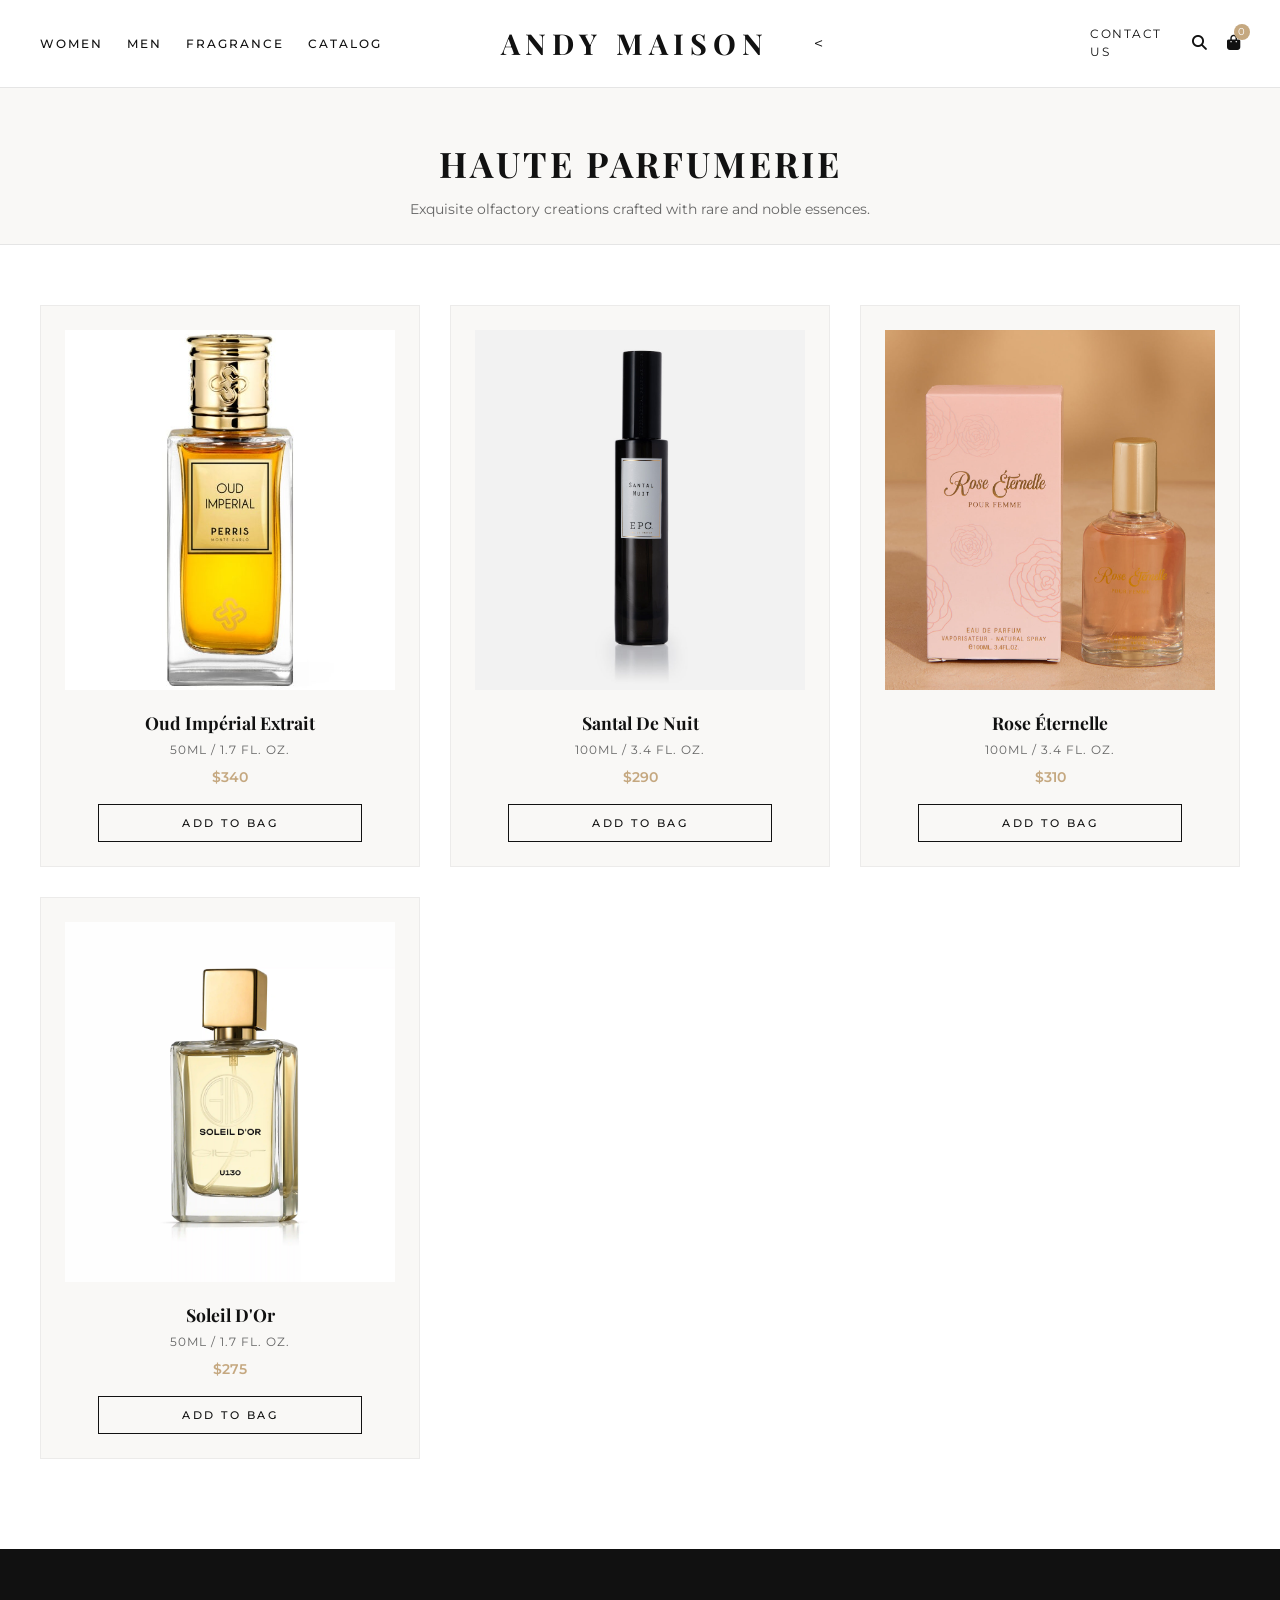
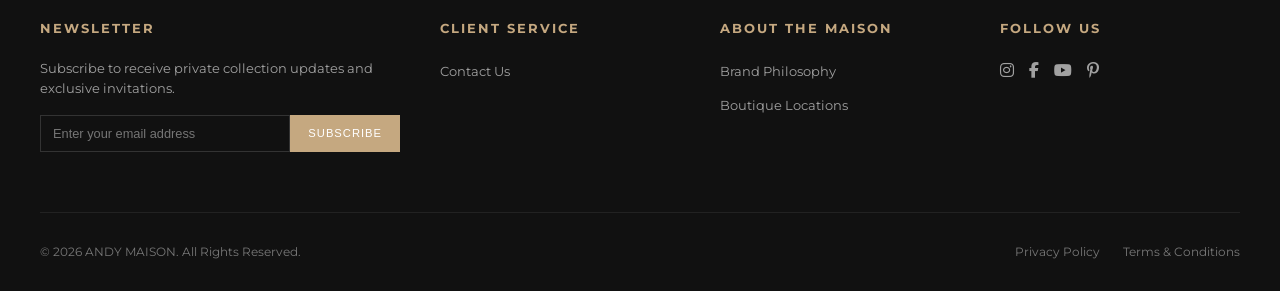
==== parfum.html @ f390998b "Add files via upload" ====
<!DOCTYPE html>
<html lang="en">
<head>
    <meta charset="UTF-8">
    <meta name="viewport" content="width=device-width, initial-scale=1.0">
    <title>ANDY MAISON Haute Parfumerie</title>
    <link rel="stylesheet" href="style.css">
    <link rel="preconnect" href="https://fonts.googleapis.com">
    <link rel="preconnect" href="https://fonts.gstatic.com" crossorigin>
    <link href="https://fonts.googleapis.com/css2?family=Montserrat:wght@300;400;500;600&family=Playfair+Display:wght@400;600;700&display=swap" rel="stylesheet">
    <link rel="stylesheet" href="https://cdnjs.cloudflare.com/ajax/libs/font-awesome/6.4.0/css/all.min.css">
</head>
<body class="andi_body">

    <header class="andi_header">
        <nav class="andi_nav_kiri">
            <a href="katalog.html?kat=women" class="andi_nav_link">WOMEN</a>
            <a href="katalog.html?kat=men" class="andi_nav_link">MEN</a>
            <a href="parfum.html" class="andi_nav_link">FRAGRANCE</a>
            <a href="katalog.html" class="andi_nav_link">CATALOG</a>
        </nav>

        <div class="andi_nav_tengah">
            <a href="index.html" class="andi_logo_brand">ANDY MAISON</a>
        </div>

         <<div class="andi_nav_kanan">
            <div class="andi_nav_kanan">
                    <a href="kontak.html" class="andi_nav_link_kontak">CONTACT US</a>
                    <a href="#" class="andi_nav_ikon" id="andi_btn_search"><i class="fa-solid fa-magnifying-glass"></i></a>
                    <a href="keranjang.html" class="andi_nav_ikon andi_posisi_keranjang">
                        <i class="fa-solid fa-bag-shopping"></i>
                        <span class="andi_badge_keranjang" id="andi_jumlah_keranjang">0</span>
                    </a>
                </div>
    </header>
    <div class="andi_search_bar" id="andi_search_bar">
        <div class="andi_search_container">
            <i class="fa-solid fa-magnifying-glass andi_search_ikon_input"></i>
            <input type="text" id="andi_input_search" class="andi_input_search" placeholder="Search products (e.g. Dress, Bag, Coat, Heels)...">
            <button type="button" id="andi_close_search" class="andi_close_search"><i class="fa-solid fa-xmark"></i></button>
        </div>
    </div>
    </header>

    <main class="andi_konten_utama">

        <section class="andi_header_parfum">
            <h1 class="andi_judul_halaman">HAUTE PARFUMERIE</h1>
            <p class="andi_sub_halaman">Exquisite olfactory creations crafted with rare and noble essences.</p>
        </section>

        <section class="andi_seksi_parfum">
            <div class="andi_container">
                <div class="andi_grid_katalog">

                    <div class="andi_kartu_katalog">
                        <div class="andi_box_gambar">
                            <img src="images/fragrance1.jpg" alt="Oud Impérial Extrait" class="andi_gambar_produk">
                        </div>
                        <h3 class="andi_nama_item">Oud Impérial Extrait</h3>
                        <p class="andi_kategori_item">50ml / 1.7 fl. oz.</p>
                        <p class="andi_harga_item">$340</p>
                    </div>

                    <div class="andi_kartu_katalog">
                        <div class="andi_box_gambar">
                            <img src="images/fragrance2.jpg" alt="Santal De Nuit" class="andi_gambar_produk">
                        </div>
                        <h3 class="andi_nama_item">Santal De Nuit</h3>
                        <p class="andi_kategori_item">100ml / 3.4 fl. oz.</p>
                        <p class="andi_harga_item">$290</p>
                    </div>

                    <div class="andi_kartu_katalog">
                        <div class="andi_box_gambar">
                            <img src="images/fragrance3.jpg" alt="Rose Éternelle" class="andi_gambar_produk">
                        </div>
                        <h3 class="andi_nama_item">Rose Éternelle</h3>
                        <p class="andi_kategori_item">100ml / 3.4 fl. oz.</p>
                        <p class="andi_harga_item">$310</p>
                    </div>

                    <div class="andi_kartu_katalog">
                        <div class="andi_box_gambar">
                            <img src="images/fragrance4.jpg" alt="Soleil D'Or" class="andi_gambar_produk">
                        </div>
                        <h3 class="andi_nama_item">Soleil D'Or</h3>
                        <p class="andi_kategori_item">50ml / 1.7 fl. oz.</p>
                        <p class="andi_harga_item">$275</p>
                    </div>

                </div>
            </div>
        </section>

    </main>

    <footer class="andi_footer">
        <div class="andi_container">
            <div class="andi_grid_footer">
                
                <div class="andi_kolom_footer andi_kolom_newsletter">
                    <h4 class="andi_judul_footer">NEWSLETTER</h4>
                    <p class="andi_teks_footer">Subscribe to receive private collection updates and exclusive invitations.</p>
                    <form class="andi_form_newsletter" onsubmit="event.preventDefault();">
                        <input type="email" placeholder="Enter your email address" class="andi_input_newsletter" required>
                        <button type="submit" class="andi_btn_newsletter">SUBSCRIBE</button>
                    </form>
                </div>

                <div class="andi_kolom_footer">
                    <h4 class="andi_judul_footer">CLIENT SERVICE</h4>
                    <ul class="andi_link_footer">
                        <li><a href="kontak.html">Contact Us</a></li>
                      
                    </ul>
                </div>

                <div class="andi_kolom_footer">
                    <h4 class="andi_judul_footer">ABOUT THE MAISON</h4>
                    <ul class="andi_link_footer">
                        <li><a href="tentang.html">Brand Philosophy</a></li>
                        <li><a href="kontak.html">Boutique Locations</a></li>
                    </ul>
                </div>

                <div class="andi_kolom_footer">
                    <h4 class="andi_judul_footer">FOLLOW US</h4>
                    <div class="andi_sosmed">
                        <a href="#"><i class="fa-brands fa-instagram"></i></a>
                        <a href="#"><i class="fa-brands fa-facebook-f"></i></a>
                        <a href="#"><i class="fa-brands fa-youtube"></i></a>
                        <a href="#"><i class="fa-brands fa-pinterest-p"></i></a>
                    </div>
                </div>

            </div>

            <div class="andi_footer_bawah">
                <p>&copy; 2026 ANDY MAISON. All Rights Reserved.</p>
                <div class="andi_legal_links">
                    <a href="#">Privacy Policy</a>
                    <a href="#">Terms & Conditions</a>
                </div>
            </div>
        </div>
    </footer>
<script src="script.js"></script>

</body>
</html>
---- style.css ----
:root {
    --andi-gelap: #111111;
    --andi-terang: #FFFFFF;
    --andi-bg-krem: #F9F8F6;
    --andi-emas: #C5A880;
    --andi-abu-muda: #E5E5E5;
    --andi-abu-teks: #666666;
    --andi-font-judul: 'Playfair Display', serif;
    --andi-font-teks: 'Montserrat', sans-serif;
    --andi-transisi: all 0.3s ease;
}

* { 
    margin: 0; 
    padding: 0; 
    box-sizing: border-box; 
}

body.andi_body {
    font-family: var(--andi-font-teks);
    background-color: var(--andi-terang);
    color: var(--andi-gelap);
    line-height: 1.5;
}

.andi_container {
    max-width: 1300px;
    margin: 0 auto;
    padding: 0 40px;
}

.andi_header {
    display: flex;
    justify-content: space-between;
    align-items: center;
    padding: 22px 40px;
    background-color: var(--andi-terang);
    border-bottom: 1px solid var(--andi-abu-muda);
    position: sticky;
    top: 0;
    z-index: 1000;
}

.andi_nav_kiri { 
    display: flex; 
    gap: 24px; 
    width: 35%; 
}

.andi_nav_link {
    text-decoration: none;
    color: var(--andi-gelap);
    font-size: 0.75rem;
    letter-spacing: 2px;
    font-weight: 500;
    transition: var(--andi-transisi);
}

.andi_nav_link:hover { 
    color: var(--andi-emas); 
}

.andi_nav_tengah { 
    width: 30%; 
    text-align: center; 
}

.andi_logo_brand {
    font-family: var(--andi-font-judul);
    font-size: 1.8rem;
    font-weight: 700;
    letter-spacing: 6px;
    color: var(--andi-gelap);
    text-decoration: none;
}

.andi_nav_kanan {
    display: flex;
    align-items: center;
    justify-content: flex-end;
    gap: 20px;
    width: 35%;
}

.andi_nav_link_kontak {
    text-decoration: none;
    color: var(--andi-gelap);
    font-size: 0.72rem;
    letter-spacing: 1.5px;
    margin-right: 10px;
}

.andi_nav_ikon {
    color: var(--andi-gelap);
    font-size: 0.95rem;
    text-decoration: none;
    transition: var(--andi-transisi);
}

.andi_nav_ikon:hover { 
    color: var(--andi-emas); 
}

.andi_posisi_keranjang { 
    position: relative; 
}

.andi_badge_keranjang {
    position: absolute;
    top: -8px;
    right: -10px;
    background-color: var(--andi-emas);
    color: var(--andi-terang);
    font-size: 0.65rem;
    width: 16px;
    height: 16px;
    border-radius: 50%;
    display: flex;
    align-items: center;
    justify-content: center;
}

.andi_hero_split {
    display: flex;
    height: 65vh;
    width: 100%;
    background-color: var(--andi-bg-krem);
    overflow: hidden;
    border-bottom: 1px solid var(--andi-abu-muda);
}

.andi_hero_kiri {
    width: 50%;
    display: flex;
    align-items: center;
    padding-left: 8%;
    padding-right: 5%;
    background-color: var(--andi-bg-krem);
}

.andi_kiri_label {
    color: var(--andi-emas);
    font-size: 0.75rem;
    letter-spacing: 3px;
    font-weight: 500;
    margin-bottom: 15px;
}

.andi_kiri_judul {
    font-family: var(--andi-font-judul);
    font-size: 4rem;
    line-height: 0.95;
    letter-spacing: 2px;
    margin-bottom: 20px;
    color: var(--andi-gelap);
}

.andi_kiri_deskripsi {
    max-width: 340px;
    line-height: 1.6;
    margin-bottom: 30px;
    color: var(--andi-abu-teks);
    font-size: 0.85rem;
}

.andi_tombol_utama {
    background-color: transparent;
    color: var(--andi-gelap);
    border: 1px solid var(--andi-gelap);
    padding: 15px 40px;
    font-family: var(--andi-font-teks);
    font-size: 0.75rem;
    letter-spacing: 3px;
    cursor: pointer;
    transition: var(--andi-transisi);
    text-decoration: none;
    display: inline-block;
}

.andi_tombol_utama:hover {
    background-color: var(--andi-gelap);
    color: var(--andi-terang);
}

.andi_hero_kanan {
    width: 55%;
    height: 100%;
    position: relative;
}

.andi_slider_container {
    width: 100%;
    height: 100%;
    position: relative;
    overflow: hidden;
}

.andi_slider_track {
    display: flex;
    width: 100%;
    height: 100%;
    transition: transform 0.6s cubic-bezier(0.25, 1, 0.5, 1);
}
.andi_slide_item {
    min-width: 100%;
    height: 100%;
    position: relative;
    overflow: hidden;
}

.andi_slide_gambar {
    width: 100%;
    height: 100%;
    object-fit: cover;
    object-position: center 0%;
    transform: scale(1.15);
    transform-origin: top center;
}

.andi_slide_info {
    position: absolute;
    bottom: 40px;
    left: 40px;
    color: var(--andi-terang);
    text-shadow: 0 2px 8px rgba(0,0,0,0.4);
}

.andi_slide_info h3 {
    font-family: var(--andi-font-judul);
    font-size: 1.8rem;
    font-weight: 400;
}

.andi_slide_info p {
    font-size: 0.75rem;
    letter-spacing: 1px;
    opacity: 0.9;
}

.andi_slider_navigasi {
    position: absolute;
    bottom: 40px;
    right: 40px;
    display: flex;
    gap: 12px;
    z-index: 10;
}

.andi_btn_slider {
    background: rgba(255, 255, 255, 0.9);
    border: none;
    width: 44px;
    height: 44px;
    border-radius: 50%;
    cursor: pointer;
    display: flex;
    justify-content: center;
    align-items: center;
    font-size: 0.85rem;
    color: var(--andi-gelap);
    transition: var(--andi-transisi);
}

.andi_btn_slider:hover {
    background: var(--andi-emas);
    color: var(--andi-terang);
}

.andi_seksi_trending {
    padding: 90px 0;
    background-color: #FFFFFF;
}

.andi_header_seksi {
    text-align: center;
    margin-bottom: 50px;
}

.andi_judul_seksi {
    font-family: var(--andi-font-judul);
    font-size: 2rem;
    letter-spacing: 3px;
    margin-bottom: 8px;
}

.andi_sub_seksi {
    color: var(--andi-abu-teks);
    font-size: 0.85rem;
}

.andi_grid_trending {
    display: grid;
    grid-template-columns: repeat(3, 1fr);
    gap: 30px;
}

.andi_kartu_trending {
    text-align: center;
    background-color: var(--andi-bg-krem);
    padding: 24px;
    border: 1px solid rgba(0, 0, 0, 0.05);
    transition: var(--andi-transisi);
}

.andi_kartu_trending:hover {
    transform: translateY(-5px);
    box-shadow: 0 12px 25px rgba(0, 0, 0, 0.06);
}

.andi_box_gambar {
    height: 320px;
    overflow: hidden;
    margin-bottom: 20px;
    background-color: #FFFFFF;
}

.andi_gambar_produk {
    width: 100%;
    height: 100%;
    object-fit: cover;
    transition: var(--andi-transisi);
}

.andi_kartu_trending:hover .andi_gambar_produk {
    transform: scale(1.04);
}

.andi_nama_item {
    font-family: var(--andi-font-judul);
    font-size: 1.1rem;
    margin-bottom: 4px;
}

.andi_kategori_item {
    color: var(--andi-abu-teks);
    font-size: 0.75rem;
    letter-spacing: 1px;
    text-transform: uppercase;
    margin-bottom: 8px;
}

.andi_harga_item {
    color: var(--andi-emas);
    font-weight: 600;
    font-size: 0.9rem;
}

.andi_footer {
    background-color: var(--andi-gelap);
    color: var(--andi-terang);
    padding: 70px 0 30px;
}

.andi_grid_footer {
    display: grid;
    grid-template-columns: 1.5fr 1fr 1fr 1fr;
    gap: 40px;
    margin-bottom: 60px;
}

.andi_judul_footer {
    font-size: 0.8rem;
    letter-spacing: 2px;
    margin-bottom: 20px;
    color: var(--andi-emas);
}

.andi_teks_footer {
    color: #A1A1A1;
    font-size: 0.8rem;
    line-height: 1.6;
    margin-bottom: 15px;
}

.andi_form_newsletter {
    display: flex;
}

.andi_input_newsletter {
    width: 100%;
    padding: 10px 12px;
    background: transparent;
    border: 1px solid #333;
    color: var(--andi-terang);
    font-size: 0.8rem;
    outline: none;
}

.andi_input_newsletter:focus {
    border-color: var(--andi-emas);
}

.andi_btn_newsletter {
    padding: 10px 18px;
    background-color: var(--andi-emas);
    border: none;
    color: var(--andi-terang);
    font-size: 0.7rem;
    letter-spacing: 1px;
    cursor: pointer;
}

.andi_link_footer {
    list-style: none;
}

.andi_link_footer li {
    margin-bottom: 10px;
}

.andi_link_footer a {
    color: #A1A1A1;
    text-decoration: none;
    font-size: 0.8rem;
    transition: var(--andi-transisi);
}

.andi_link_footer a:hover {
    color: var(--andi-terang);
}

.andi_sosmed {
    display: flex;
    gap: 15px;
}

.andi_sosmed a {
    color: #A1A1A1;
    font-size: 1rem;
    transition: var(--andi-transisi);
}

.andi_sosmed a:hover {
    color: var(--andi-emas);
}

.andi_footer_bawah {
    display: flex;
    justify-content: space-between;
    align-items: center;
    padding-top: 30px;
    border-top: 1px solid #222;
    font-size: 0.75rem;
    color: #777;
}

.andi_legal_links a {
    color: #777;
    text-decoration: none;
    margin-left: 20px;
}

.andi_legal_links a:hover {
    color: var(--andi-terang);
}

@media (max-width: 900px) {
    .andi_hero_split {
        flex-direction: column;
        height: auto;
    }
    .andi_hero_kiri, .andi_hero_kanan {
        width: 100%;
    }
    .andi_hero_kiri {
        padding: 50px 20px;
    }
    .andi_hero_kanan {
        height: 400px;
    }
    .andi_grid_trending, .andi_grid_footer {
        grid-template-columns: 1fr;
    }
}
/* Kontak Halaman*/
.andi_header_kontak {
    text-align: center;
    padding: 50px 20px 25px;
    background-color: var(--andi-bg-krem);
    border-bottom: 1px solid var(--andi-abu-muda);
}

.andi_seksi_kontak {
    padding: 60px 0;
    background-color: #FFFFFF;
}

.andi_wrapper_kontak {
    display: grid;
    grid-template-columns: 1fr 1fr;
    gap: 50px;
}

.andi_box_info {
    margin-bottom: 25px;
}

.andi_box_info h4 {
    font-family: var(--andi-font-teks);
    font-size: 0.75rem;
    letter-spacing: 2px;
    margin-bottom: 5px;
    color: var(--andi-gelap);
}

.andi_box_info p {
    font-size: 0.85rem;
    color: var(--andi-abu-teks);
}

.andi_form_kontak {
    background-color: var(--andi-bg-krem);
    padding: 30px;
    border: 1px solid var(--andi-abu-muda);
}

.andi_form_kontak h2, .andi_info_kontak h2 {
    font-family: var(--andi-font-judul);
    font-size: 1.4rem;
    margin-bottom: 25px;
    letter-spacing: 1px;
}

.andi_grup_input {
    margin-bottom: 20px;
    display: flex;
    flex-direction: column;
    gap: 6px;
}

.andi_grup_input label {
    font-size: 0.7rem;
    letter-spacing: 1px;
    font-weight: 500;
}

.andi_input {
    width: 100%;
    padding: 12px;
    background-color: #FFFFFF;
    border: 1px solid var(--andi-abu-muda);
    font-family: var(--andi-font-teks);
    font-size: 0.85rem;
    outline: none;
    box-sizing: border-box;
}

.andi_input:focus {
    border-color: var(--andi-gelap);
}

.andi_btn_kirim {
    width: 100%;
    padding: 14px;
    background-color: var(--andi-gelap);
    color: var(--andi-terang);
    border: none;
    font-family: var(--andi-font-teks);
    font-size: 0.75rem;
    letter-spacing: 2px;
    cursor: pointer;
    transition: var(--andi-transisi);
}

.andi_btn_kirim:hover {
    background-color: var(--andi-emas);
    color: var(--andi-gelap);
}
/* parfum halaman */
.andi_header_parfum {
    text-align: center;
    padding: 50px 20px 25px;
    background-color: var(--andi-bg-krem);
    border-bottom: 1px solid var(--andi-abu-muda);
}

.andi_seksi_parfum {
    padding: 60px 0 90px;
    background-color: #FFFFFF;
}
.andi_grid_katalog {
    display: grid;
    grid-template-columns: repeat(3, 1fr); 
    gap: 30px;

.andi_kartu_katalog {
    text-align: center;
}

.andi_box_gambar {
    width: 100%;
    height: 380px;
    overflow: hidden;
    background-color: var(--andi-bg-krem);
}

.andi_gambar_produk {
    width: 100%;
    height: 100%;
    object-fit: cover; 
    transition: transform 0.5s ease;
}

.andi_kartu_katalog:hover .andi_gambar_produk {
    transform: scale(1.05); 
}
}
/*Katalog halaman*/
.andi_katalog_grid {
   display: grid;
    grid-template-columns: repeat(4, 1fr);
    gap: 40px 30px;
    width: 100%;
    max-width: 1350px; 
    margin: 0 auto; 
    padding: 20px 5% 80px;
}
    .andi_produk_item {
    text-align: center;
    cursor: pointer;
    background-color:#F4F2ED;
    border: 1px solid #E5E1D8;
    padding: 16px 16px 24px 16px;
    transition: var(--andi-transisi);
}


.andi_produk_item:hover {
    border-color: var(--andi-emas); 
    transform: translateY(-4px);
    box-shadow: 0 12px 24px rgba(0, 0, 0, 0.05);
}

.andi_gambar_wrapper {
    width: 100%;
    aspect-ratio: 3/4; 
    overflow: hidden;
    margin-bottom: 20px;
    background-color: #f8f8f8;
}

.andi_produk_img {
    width: 100%;
    height: 100%;
    object-fit: cover;
    object-position: center top;
    transition: transform 0.7s ease;
}

.andi_produk_item:hover .andi_produk_img {
    transform: scale(1.04);
}

.andi_produk_judul {
    font-family: 'Playfair Display', serif;
    font-size: 1.2rem;
    font-weight: 500;
    margin: 0 0 8px 0;
    color: #111111;
}

.andi_produk_harga {
    font-family: 'Montserrat', sans-serif;
    font-size: 0.85rem;
    color: #777777;
    letter-spacing: 1.5px;
    margin: 0;
}

@media (max-width: 900px) {
    .andi_katalog_grid {
        grid-template-columns: repeat(2, 1fr);
        gap: 40px 20px;
    }
}

@media (max-width: 550px) {
    .andi_katalog_grid {
        grid-template-columns: 1fr;
    }
}
/* Filter Kategori */
.andi_filter_kategori {
    display: flex;
    justify-content: center;
    flex-wrap: wrap; 
    gap: 30px;
    margin: 10px 0 50px 0; 
}

.andi_filter_kategori a {
    text-decoration: none;
    color: #999999; 
    font-family: 'Montserrat', sans-serif;
    font-size: 0.75rem;
    letter-spacing: 2px;
    text-transform: uppercase;
    padding-bottom: 5px;
    transition: all 0.3s ease;
}

.andi_filter_kategori a:hover,
.andi_filter_kategori a.andi_filter_aktif {
    color: #111111;
    font-weight: 500;
    border-bottom: 1px solid #111111; 
}

/* buat Search Bar */

.andi_search_bar {
    display: none;
    background-color: var(--andi-bg-krem);
    border-bottom: 1px solid var(--andi-abu-muda);
    padding: 16px 40px;
}

.andi_search_bar.andi_search_aktif {
    display: block;
}

.andi_search_container {
    max-width: 800px;
    margin: 0 auto;
    display: flex;
    align-items: center;
    gap: 14px;
    border-bottom: 1px solid var(--andi-gelap);
    padding-bottom: 8px;
}

.andi_search_ikon_input {
    color: var(--andi-abu-teks);
    font-size: 0.9rem;
}

.andi_input_search {
    width: 100%;
    border: none;
    background: transparent;
    font-family: var(--andi-font-teks);
    font-size: 0.85rem;
    letter-spacing: 1px;
    color: var(--andi-gelap);
    outline: none;
}

.andi_close_search {
    background: transparent;
    border: none;
    font-size: 1.1rem;
    color: var(--andi-abu-teks);
    cursor: pointer;
    transition: var(--andi-transisi);
}

.andi_close_search:hover {
    color: var(--andi-emas);
}

/* Halaman Checkout */
.andi_checkout_wrap {
    padding: 60px 0 90px;
}

.andi_center {
    text-align: center;
    margin-bottom: 40px;
}

.andi_info_box {
    text-align: center;
    padding: 60px 20px;
    border: 1px solid var(--andi-abu-muda);
}

.andi_info_box p {
    margin-bottom: 20px;
    color: var(--andi-abu-teks);
}

.andi_grid_checkout {
    display: grid;
    grid-template-columns: 1.4fr 1fr;
    gap: 50px;
    align-items: start;
}

.andi_item_bag {
    display: flex;
    align-items: center;
    gap: 18px;
    padding: 18px 0;
    border-bottom: 1px solid var(--andi-abu-muda);
}

.andi_bag_gambar {
    width: 75px;
    height: 95px;
    object-fit: cover;
}

.andi_bag_detail {
    flex: 1;
}

.andi_bag_detail h3 {
    font-family: var(--andi-font-judul);
    font-size: 1.05rem;
    font-weight: 400;
    margin-bottom: 8px;
}

.andi_bag_qty {
    display: inline-flex;
    align-items: center;
    border: 1px solid var(--andi-abu-muda);
}

.andi_btn_qty {
    background: none;
    border: none;
    padding: 4px 10px;
    cursor: pointer;
}

.andi_bag_qty span {
    padding: 0 10px;
    font-size: 0.85rem;
}

.andi_bag_kanan {
    text-align: right;
}

.andi_bag_harga {
    font-weight: 500;
    margin-bottom: 10px;
}

.andi_btn_hapus {
    background: none;
    border: none;
    font-size: 0.7rem;
    text-transform: uppercase;
    color: var(--andi-abu-teks);
    text-decoration: underline;
    cursor: pointer;
}

.andi_subjudul_checkout {
    font-size: 0.8rem;
    font-weight: 600;
    letter-spacing: 2px;
    margin: 25px 0 18px;
    padding-bottom: 8px;
    border-bottom: 1px solid var(--andi-gelap);
}

.andi_box_ringkasan .andi_subjudul_checkout {
    margin-top: 0;
}

.andi_form_checkout input,
.andi_form_checkout select {
    width: 100%;
    padding: 12px;
    margin-bottom: 14px;
    background: transparent;
    border: 1px solid var(--andi-abu-muda);
    font-family: var(--andi-font-teks);
    font-size: 0.85rem;
    outline: none;
}

.andi_box_ringkasan {
    background-color: #e8e4dc;
    border: 1px solid var(--andi-abu-muda);
    padding: 30px;
    position: sticky;
    top: 100px;
}

.andi_baris_ringkasan {
    display: flex;
    justify-content: space-between;
    font-size: 0.85rem;
    color: var(--andi-abu-teks);
    margin-bottom: 12px;
}

.andi_total_ringkasan {
    display: flex;
    justify-content: space-between;
    font-weight: 600;
    margin: 18px 0 22px;
    padding-top: 16px;
    border-top: 1px solid var(--andi-gelap);
}

.andi_btn_full {
    display: block;
    width: 100%;
    padding: 15px 20px;
    background-color: #121212;
    color: #ffffff;
    border: 1px solid #121212;
    font-family: 'Montserrat', sans-serif;
    font-size: 0.75rem;
    font-weight: 500;
    letter-spacing: 2.5px;
    text-align: center;
    cursor: pointer;
    transition: all 0.3s ease;
}

.andi_btn_full:hover {
    background-color: transparent;
    color: #121212;
}

@media (max-width: 768px) {
    .andi_grid_checkout {
        grid-template-columns: 1fr;
        gap: 30px;
    }

    .andi_box_ringkasan {
        position: static;
    }
}
/* Tombol ADD TO BAG */
.andi_btn_add_bag {
    display: inline-block;
    width: 80%;
    margin-top: 16px;
    padding: 11px 18px;
    background-color: transparent;
    border: 1px solid #121212;
    border-radius: 0;
    color: #121212;
    font-family: 'Montserrat', sans-serif;
    font-size: 0.7rem;
    font-weight: 500;
    letter-spacing: 2.5px;
    text-transform: uppercase;
    cursor: pointer;
    transition: all 0.3s ease;
}

.andi_btn_add_bag:hover {
    background-color: #121212;
    color: #ffffff;
}

/* Halaman Detail Produk */
.andi_detail_wrap {
    padding: 50px 0 90px;
}

.andi_link_kembali {
    display: inline-flex;
    align-items: center;
    gap: 10px;
    font-size: 0.72rem;
    letter-spacing: 2px;
    color: #6e6a63;
    text-decoration: none;
    margin-bottom: 35px;
    transition: all 0.3s ease;
}

.andi_link_kembali:hover {
    color: #121212;
}

.andi_grid_detail {
    display: grid;
    grid-template-columns: 1fr 1fr;
    gap: 60px;
    align-items: start;
}

.andi_detail_box_gambar {
    width: 100%;
    background-color: #e5e1d8;
    overflow: hidden;
}

.andi_detail_box_gambar img {
    display: block;
    width: 100%;
    max-height: 620px;
    object-fit: cover;
}

.andi_detail_info {
    padding-top: 10px;
}

.andi_detail_info .andi_kiri_label {
    font-size: 0.7rem;
    letter-spacing: 2.5px;
    color: #6e6a63;
    margin-bottom: 8px;
}

.andi_detail_judul {
    font-family: 'Playfair Display', serif;
    font-size: 2.3rem;
    font-weight: 400;
    line-height: 1.2;
    color: #121212;
    margin: 0 0 14px;
}

.andi_detail_harga {
    font-size: 1.2rem;
    font-weight: 500;
    color: #121212;
    margin-bottom: 24px;
}

.andi_detail_deskripsi {
    font-size: 0.88rem;
    line-height: 1.8;
    color: #5c5852;
    padding-bottom: 24px;
    border-bottom: 1px solid #d5cfc4;
    margin-bottom: 24px;
}

.andi_detail_opsi label {
    display: block;
    font-size: 0.7rem;
    font-weight: 500;
    letter-spacing: 2px;
    color: #6e6a63;
    margin-bottom: 12px;
}

.andi_pilih_size {
    display: flex;
    flex-wrap: wrap;
    gap: 12px;
    margin-bottom: 30px;
}

.andi_btn_size {
    min-width: 52px;
    height: 46px;
    padding: 0 16px;
    background-color: transparent;
    border: 1px solid #c7c0b4;
    border-radius: 0;
    color: #121212;
    font-family: 'Montserrat', sans-serif;
    font-size: 0.78rem;
    font-weight: 500;
    letter-spacing: 1.5px;
    cursor: pointer;
    transition: all 0.3s ease;
}

.andi_btn_size:hover,
.andi_btn_size.andi_size_aktif {
    background-color: #121212;
    border-color: #121212;
    color: #ffffff;
}

#andi_detail_add_btn {
    display: block;
    width: 100%;
    padding: 16px 24px;
    background-color: #121212;
    border: 1px solid #121212;
    border-radius: 0;
    color: #ffffff;
    font-family: 'Montserrat', sans-serif;
    font-size: 0.75rem;
    font-weight: 500;
    letter-spacing: 2.5px;
    text-transform: uppercase;
    cursor: pointer;
    transition: all 0.3s ease;
}

#andi_detail_add_btn:hover {
    background-color: transparent;
    color: #121212;
}

.andi_detail_catatan {
    margin-top: 26px;
    padding-top: 20px;
    border-top: 1px solid #d5cfc4;
    font-size: 0.78rem;
    color: #6e6a63;
}

.andi_detail_catatan p {
    display: flex;
    align-items: center;
    gap: 10px;
    margin-bottom: 8px;
}

@media (max-width: 768px) {
    .andi_grid_detail {
        grid-template-columns: 1fr;
        gap: 32px;
    }

    .andi_detail_judul {
        font-size: 1.85rem;
    }
}

/* parfum halaman */
.andi_header_parfum {
    text-align: center;
    padding: 50px 20px 25px;
    background-color: var(--andi-bg-krem);
    border-bottom: 1px solid var(--andi-abu-muda);
}

.andi_judul_halaman {
    font-family: var(--andi-font-judul);
    font-size: 2.2rem;
    letter-spacing: 3px;
    margin-bottom: 8px;
}

.andi_sub_halaman {
    color: var(--andi-abu-teks);
    font-size: 0.85rem;
}

.andi_seksi_parfum {
    padding: 60px 0 90px;
    background-color: #FFFFFF;
}

.andi_grid_katalog {
    display: grid;
    grid-template-columns: repeat(3, 1fr);
    gap: 30px;
}

.andi_kartu_katalog {
    text-align: center;
    background-color: var(--andi-bg-krem);
    padding: 24px;
    border: 1px solid rgba(0, 0, 0, 0.05);
    cursor: pointer;
    transition: var(--andi-transisi);
}

.andi_kartu_katalog:hover {
    transform: translateY(-5px);
    box-shadow: 0 12px 25px rgba(0, 0, 0, 0.06);
}

.andi_kartu_katalog .andi_box_gambar {
    width: 100%;
    height: 360px;
    overflow: hidden;
    margin-bottom: 20px;
    background-color: #FFFFFF;
}

.andi_kartu_katalog .andi_gambar_produk {
    width: 100%;
    height: 100%;
    object-fit: cover;
    transition: var(--andi-transisi);
}

.andi_kartu_katalog:hover .andi_gambar_produk {
    transform: scale(1.04);
}

@media (max-width: 900px) {
    .andi_grid_katalog {
        grid-template-columns: repeat(2, 1fr);
    }
}

@media (max-width: 550px) {
    .andi_grid_katalog {
        grid-template-columns: 1fr;
    }
}
/* button parfum */

.andi_toast_bag {
    position: fixed;
    bottom: 25px;
    right: 25px;
    background-color: #111111;
    color: #ffffff;
    padding: 14px 22px;
    font-size: 0.78rem;
    letter-spacing: 1px;
    z-index: 9999;
    opacity: 0;
    transform: translateY(15px);
    transition: all 0.3s ease;
    pointer-events: none;
}

.andi_toast_bag.andi_toast_muncul {
    opacity: 1;
    transform: translateY(0);
}

/*Halaman About / Brand Philosophy*/
.andi_seksi_about {
    background-color: var(--andi-terang);
    padding-bottom: 90px;
}

.andi_about_hero {
    background-color: var(--andi-bg-krem);
    text-align: center;
    padding: 80px 20px;
    border-bottom: 1px solid var(--andi-abu-muda);
}

.andi_judul_about {
    font-family: var(--andi-font-judul);
    font-size: 3rem;
    letter-spacing: 4px;
    margin-bottom: 15px;
    color: var(--andi-gelap);
}

.andi_sub_about {
    color: var(--andi-abu-teks);
    font-family: var(--andi-font-teks);
    font-style: italic;
    font-size: 1.1rem;
    letter-spacing: 1px;
}

.andi_about_konten {
    display: flex;
    max-width: 1000px;
    margin: 70px auto 0;
    gap: 60px;
    align-items: center;
    padding: 0 25px;
}

.andi_teks_filosofi {
    flex: 1;
}

.andi_teks_filosofi h2 {
    font-family: var(--andi-font-judul);
    font-size: 2.2rem;
    margin-bottom: 20px;
    letter-spacing: 2px;
    color: var(--andi-gelap);
}

.andi_teks_filosofi p {
    color: var(--andi-abu-teks);
    font-family: var(--andi-font-teks);
    line-height: 1.8;
    margin-bottom: 18px;
    font-size: 0.95rem;
}

.andi_gambar_filosofi {
    flex: 1;
}

.andi_gambar_filosofi img {
    width: 100%;
    height: auto;
    border-radius: 2px;
    box-shadow: 0 15px 35px rgba(0,0,0,0.06);
}


@media (max-width: 800px) {
    .andi_about_konten {
        flex-direction: column;
        gap: 40px;
        margin-top: 50px;
    }
    .andi_judul_about {
        font-size: 2.2rem;
    }
}
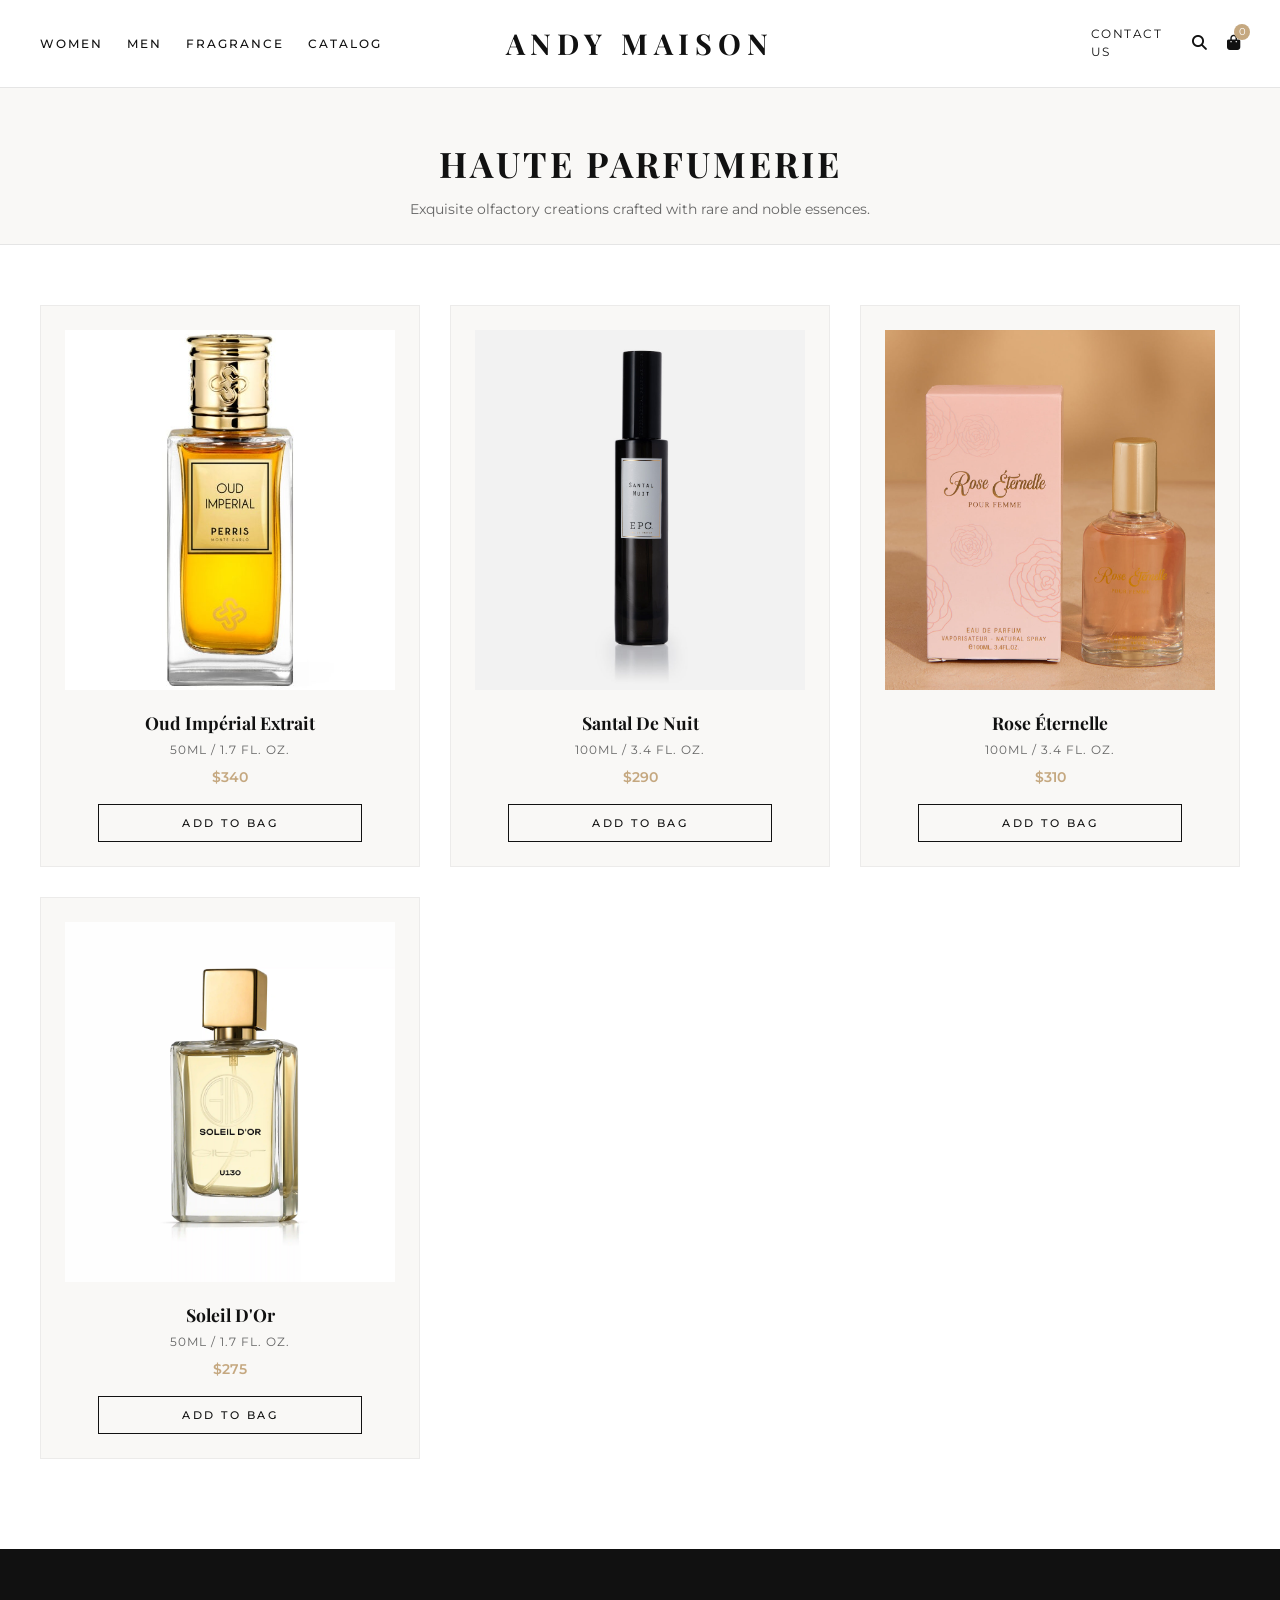
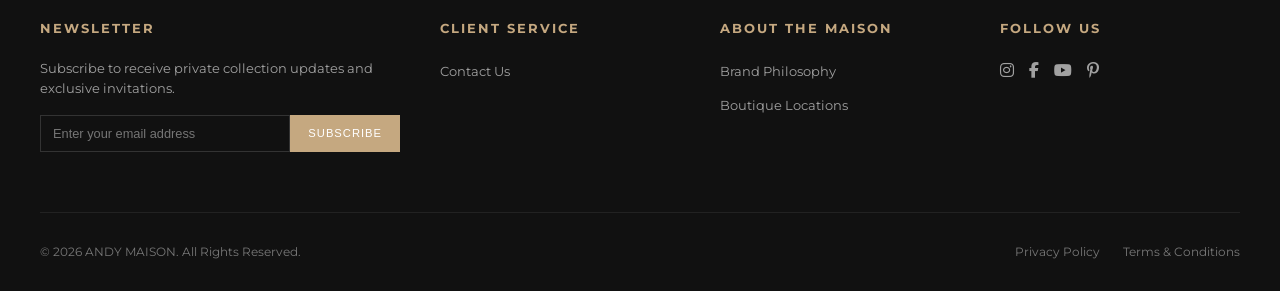
==== commit f4450257: "parfum.html" ====
--- a/parfum.html
+++ b/parfum.html
@@ -24,7 +24,7 @@
             <a href="index.html" class="andi_logo_brand">ANDY MAISON</a>
         </div>
 
-         <<div class="andi_nav_kanan">
+         <div class="andi_nav_kanan">
             <div class="andi_nav_kanan">
                     <a href="kontak.html" class="andi_nav_link_kontak">CONTACT US</a>
                     <a href="#" class="andi_nav_ikon" id="andi_btn_search"><i class="fa-solid fa-magnifying-glass"></i></a>
@@ -149,4 +149,4 @@
 <script src="script.js"></script>
 
 </body>
-</html>+</html>
--- a/style.css
+++ b/style.css
@@ -1215,7 +1215,7 @@
     transform: translateY(0);
 }
 
-/*Halaman About / Brand Philosophy*/
+/*Halaman About atau Brand Philosophy*/
 .andi_seksi_about {
     background-color: var(--andi-terang);
     padding-bottom: 90px;
@@ -1294,4 +1294,51 @@
     .andi_judul_about {
         font-size: 2.2rem;
     }
-}+}
+/* Phone Something */
+
+@media (max-width: 900px) {
+    .andi_header {
+        flex-wrap: wrap;
+        justify-content: center;
+        padding: 14px 16px;
+        gap: 10px 14px;
+    }
+
+    .andi_nav_tengah {
+        order: 1;
+        width: 100%;
+        text-align: center;
+    }
+
+    .andi_logo_brand {
+        font-size: 1.4rem;
+        letter-spacing: 4px;
+    }
+
+    .andi_nav_kiri {
+        order: 2;
+        width: auto;
+        justify-content: center;
+        flex-wrap: wrap;
+        gap: 12px;
+    }
+
+    .andi_nav_kanan {
+        order: 3;
+        width: auto;
+        justify-content: center;
+        gap: 14px;
+    }
+
+    .andi_nav_link,
+    .andi_nav_link_kontak {
+        font-size: 0.68rem;
+        letter-spacing: 1.2px;
+        margin-right: 0;
+    }
+
+    .andi_search_bar {
+        padding: 12px 16px;
+    }
+}
